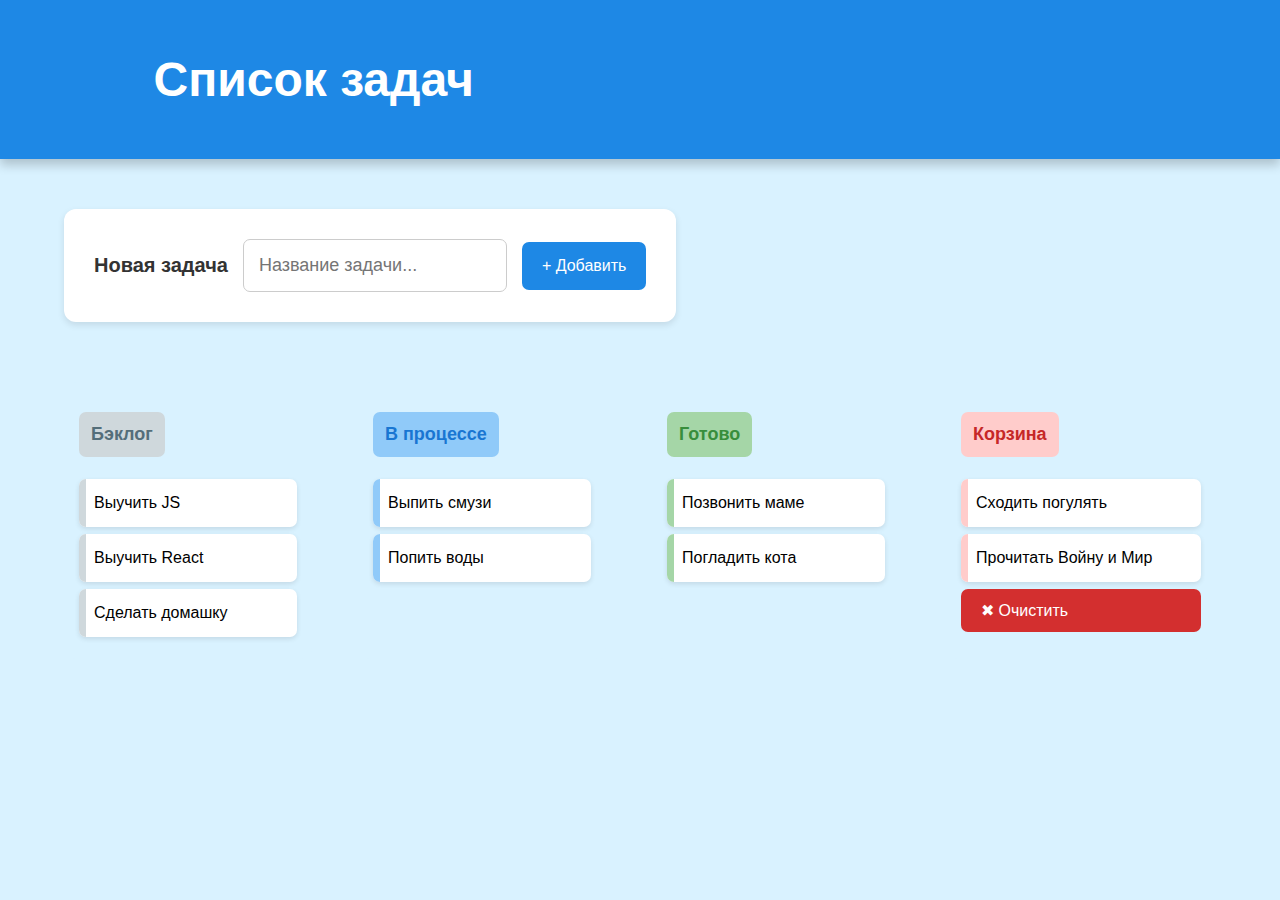
==== index.html @ 2c16bd6f "Update and rename site.html to index.html" ====
<!DOCTYPE html>
<html lang="ru">
<head>
    <meta charset="UTF-8">
    <meta name="viewport" content="width=device-width, initial-scale=1.0">
    <title>Селезнёва Дарья Алексеевна</title>
    <link rel="stylesheet" href="style.css">
</head>
<body>
    <header>
        <h1>Список задач</h1>
    </header>

    <div class="container">
        <div class="new-task">
            <div class="new-task-label">Новая задача</div>
            <div class="input-container">
                <input type="text" placeholder="Название задачи...">
                <button>+ Добавить</button>
            </div>
        </div>

        <div class="task-columns">
            <div class="column backlog">
                <h2>Бэклог</h2>
                <div class="task">Выучить JS</div>
                <div class="task">Выучить React</div>
                <div class="task">Сделать домашку</div>
            </div>

            <div class="column in-progress">
                <h2>В процессе</h2>
                <div class="task">Выпить смузи</div>
                <div class="task">Попить воды</div>
            </div>

            <div class="column done">
                <h2>Готово</h2>
                <div class="task">Позвонить маме</div>
                <div class="task">Погладить кота</div>
            </div>

            <div class="column trash">
                <h2>Корзина</h2>
                <div class="task">Сходить погулять</div>
                <div class="task">Прочитать Войну и Мир</div>
                <button class="clear-btn">✖ Очистить</button>
            </div>
        </div>
    </div>
</body>
</html>
---- style.css ----
body {
    font-family: sans-serif;
    background-color: #d9f2ff;
    margin: 0;
    display: flex;
    flex-direction: column;
    align-items: center;
    font-size: 18px; 
}

header {
    background: #1e88e5;
    color: white;
    padding: 20px 25px;
    text-align: left;
    font-size: 24px;
    font-weight: bold;
    width: 100%;
    box-sizing: border-box;
    box-shadow: 0 6px 10px rgba(0, 0, 0, 0.2);
    padding-left: 12%;
}

.container {
    width: 90%;
    max-width: 1200px;
    margin: 50px auto 30px;
    display: flex;
    flex-direction: column;
    align-items: flex-start;
}

.new-task {
    display: flex;
    flex-direction: row;
    gap: 15px;
    background: white;
    padding: 30px;
    border-radius: 12px;
    box-shadow: 0 3px 7px rgba(0, 0, 0, 0.1);
    width: auto;
    margin-bottom: 30px;
    align-items: center;
}

.new-task-label {
    font-size: 20px;
    font-weight: bold;
    color: #333;
    white-space: nowrap;
}

.input-container {
    display: flex;
    gap: 15px;
    align-items: center;
    width: 100%;
}

.new-task input {
    flex-grow: 1;
    padding: 15px;
    border: 1px solid #ccc;
    border-radius: 7px;
    font-size: 18px;
}

.new-task button {
    background: #1e88e5;
    color: white;
    border: none;
    padding: 15px 20px;
    border-radius: 7px;
    cursor: pointer;
    font-size: 16px;
    white-space: nowrap;
}

.task-columns {
    display: flex;
    margin-top: 30px;
    width: 100%;
    gap: 0;
}

.column {
    width: 22%;
    background: #d9f2ff;
    padding: 15px;
    border-radius: 12px;
    margin-right: 4%;
}

.column:last-child {
    margin-right: 0;
}

h2 {
    text-align: left;
    padding: 12px;
    border-radius: 7px;
    font-size: 18px;
    margin-bottom: 15px;
    color: white;
    display: inline-block;
    width: auto;
}

.backlog h2 {
    background: #cfd8dc;
    color: #546e7a;
}

.in-progress h2 {
    background: #90caf9;
    color: #1976d2;
}

.done h2 {
    background: #a5d6a7;
    color: #388e3c;
}

.trash h2 {
    background: #ffcccb;
    color: #c62828;
}

.task {
    display: flex;
    align-items: center;
    background: white;
    padding: 15px;
    margin: 7px 0;
    border-radius: 7px;
    box-shadow: 0 2px 5px rgba(0, 0, 0, 0.1);
    font-size: 16px;
    position: relative;
}

.task::before {
    content: '';
    position: absolute;
    left: 0;
    top: 0;
    bottom: 0;
    width: 7px;
    border-radius: 7px 0 0 7px;
}

.backlog .task::before {
    background: #cfd8dc;
}

.in-progress .task::before {
    background: #90caf9;
}

.done .task::before {
    background: #a5d6a7;
}

.trash .task::before {
    background: #ffcccb;
}

.clear-btn-container {
    display: flex;
    width: 100%;
    justify-content: left;
    margin-top: 40px;
}

.clear-btn {
    background: #d32f2f;
    color: white;
    font-size: 16px;
    border: none;
    padding: 12px 20px;
    border-radius: 7px;
    cursor: pointer;
    text-align: left;
    white-space: nowrap;
    display: inline-flex;
    justify-content: flex-start;
    width: 240px;
}


@media (max-width: 768px) {
    header {
        padding: 20px 25px;
        width: 100%;
        padding-left: 5%;
        font-size: 22px;
    }

    .container {
        align-items: center;
        width: 95%;
    }

    .task-columns {
        flex-direction: column;
        align-items: center;
    }

    .column {
        width: 95%;
        margin-bottom: 25px;
        margin-right: 0;
    }

    .new-task {
        width: 95%;
        flex-direction: column;
        padding: 25px;
    }

    .input-container {
        flex-direction: column;
        width: 100%;
    }

    .new-task button {
        width: 100%;
    }

    .new-task-label {
        width: 100%;
    }

    .new-task input {
        width: 100%;
    }
}
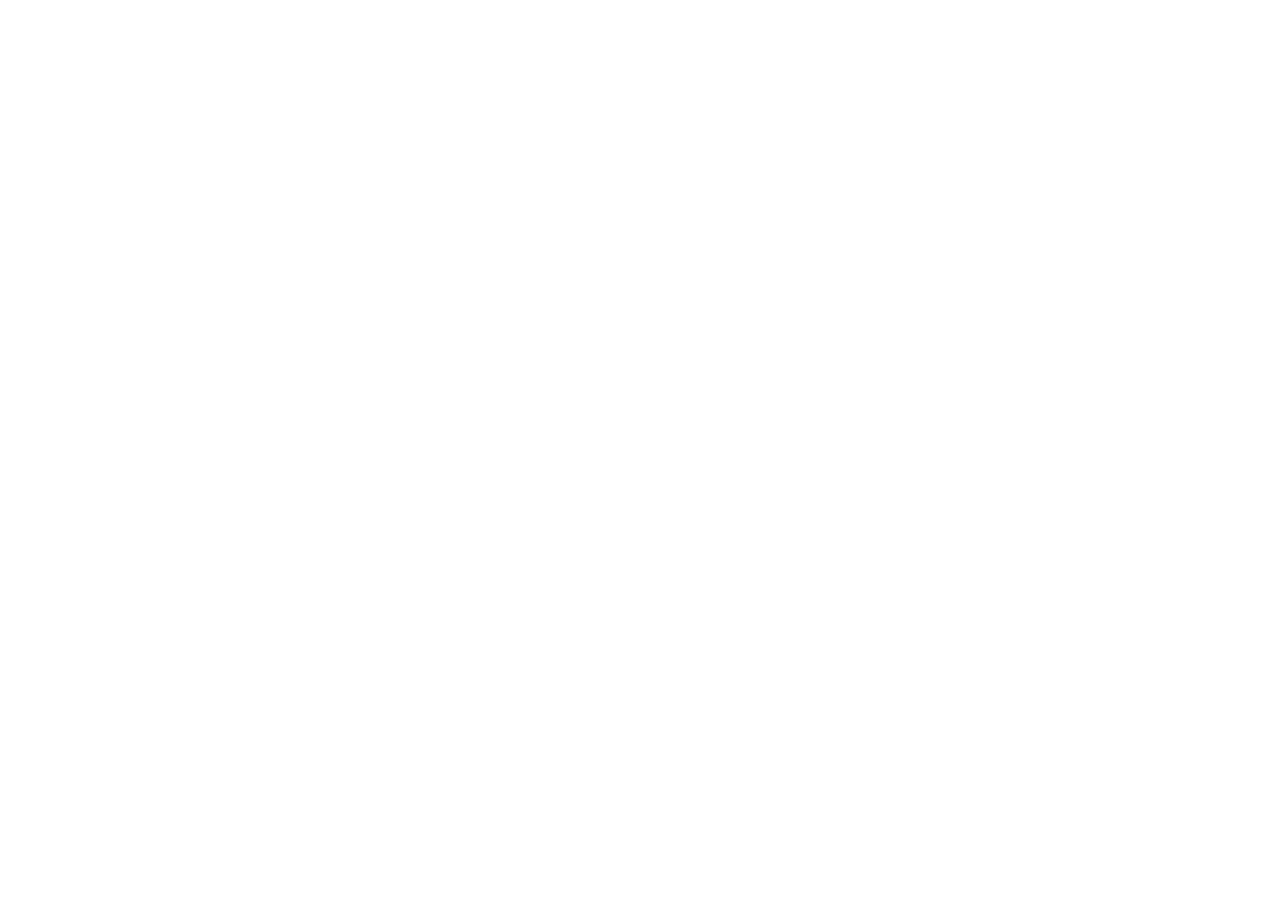
==== commit ed4966ab: "Create index.html" ====
--- a/index.html
+++ b/index.html
@@ -1,52 +1,30 @@
-<!DOCTYPE html>
-<html lang="ru">
-<head>
-    <meta charset="UTF-8">
-    <meta name="viewport" content="width=device-width, initial-scale=1.0">
-    <title>Селезнёва Дарья Алексеевна</title>
-    <link rel="stylesheet" href="style.css">
-</head>
-<body>
-    <header>
-        <h1>Список задач</h1>
-    </header>
-
-    <div class="container">
-        <div class="new-task">
-            <div class="new-task-label">Новая задача</div>
-            <div class="input-container">
-                <input type="text" placeholder="Название задачи...">
-                <button>+ Добавить</button>
-            </div>
-        </div>
-
-        <div class="task-columns">
-            <div class="column backlog">
-                <h2>Бэклог</h2>
-                <div class="task">Выучить JS</div>
-                <div class="task">Выучить React</div>
-                <div class="task">Сделать домашку</div>
-            </div>
-
-            <div class="column in-progress">
-                <h2>В процессе</h2>
-                <div class="task">Выпить смузи</div>
-                <div class="task">Попить воды</div>
-            </div>
-
-            <div class="column done">
-                <h2>Готово</h2>
-                <div class="task">Позвонить маме</div>
-                <div class="task">Погладить кота</div>
-            </div>
-
-            <div class="column trash">
-                <h2>Корзина</h2>
-                <div class="task">Сходить погулять</div>
-                <div class="task">Прочитать Войну и Мир</div>
-                <button class="clear-btn">✖ Очистить</button>
-            </div>
-        </div>
-    </div>
-</body>
-</html>
+<!DOCTYPE html>
+<html lang="ru">
+
+
+<head>
+  <meta charset="UTF-8">
+  <meta name="viewport" content="width=device-width, initial-scale=1.0">
+  <link rel="stylesheet" href="css/style.css">
+  <title>Список задач</title>
+</head>
+
+
+<body class="board-app">
+
+
+  <main class="board-app__main">
+    <div class="board-app__inner">
+      <section class="add-task">
+
+
+      </section>
+      <section class="taskboard">
+
+
+      </section>
+    </div>
+  </main>
+  <script src="src/main.js" type="module"></script>
+</body>
+</html>
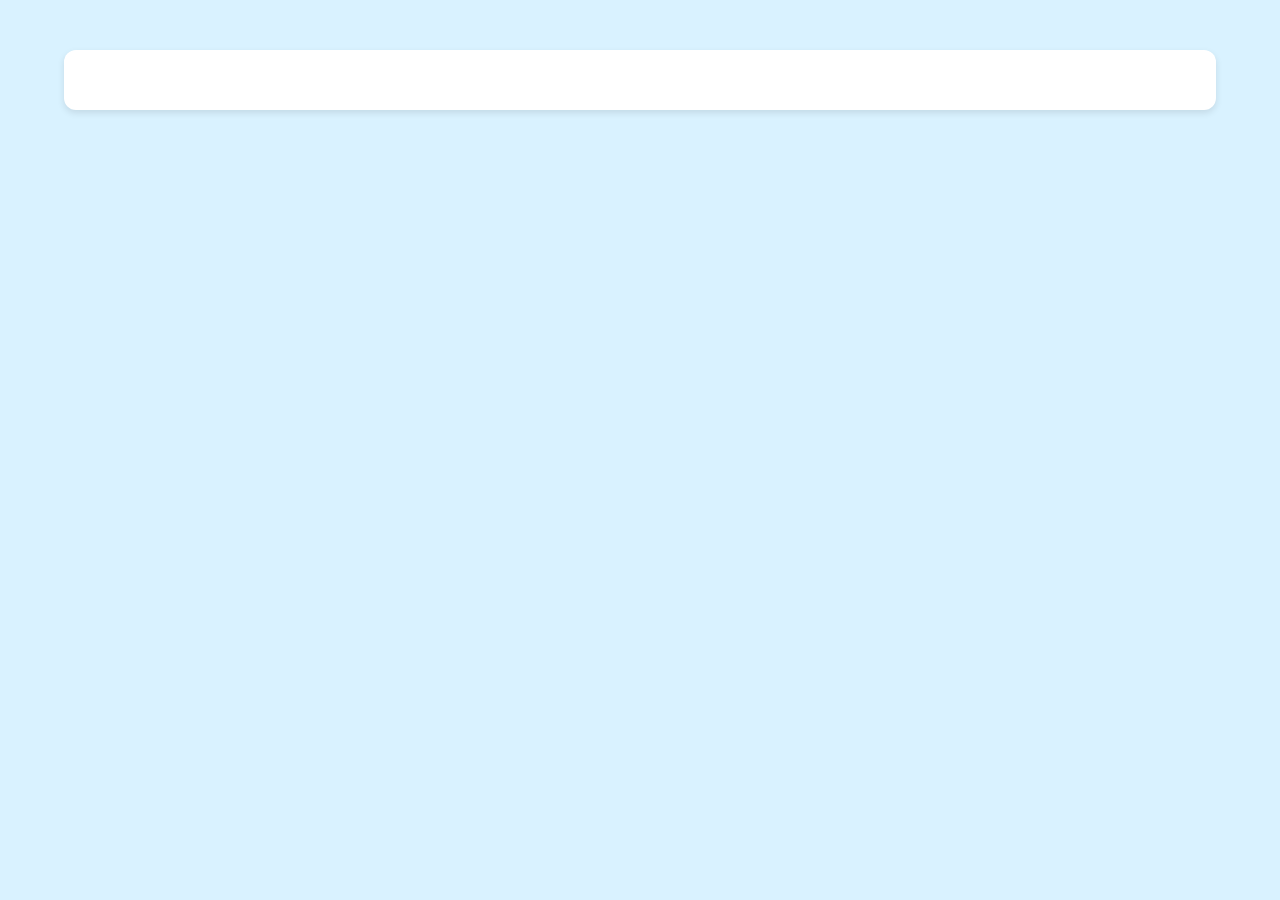
==== commit 2470c8dd: "aaa" ====
--- a/index.html
+++ b/index.html
@@ -27,4 +27,4 @@
   </main>
   <script src="src/main.js" type="module"></script>
 </body>
-</html>
+</html>--- a/css/style.css
+++ b/css/style.css
@@ -0,0 +1,203 @@
+body {
+    font-family: sans-serif;
+    background-color: #d9f2ff;
+    margin: 0;
+    font-size: 18px;
+}
+
+header {
+    background: #1e88e5;
+    font-family: sans-serif;
+    color: white;
+    padding-top: 20px;
+    padding-bottom: 20px;
+    text-align: left;
+    font-size: 24px;
+    font-weight: bold;
+    width: 100%;
+    box-sizing: border-box;
+    box-shadow: 0 6px 10px rgba(0, 0, 0, 0.2);
+}
+
+.board-app__inner {
+    width: 90%;
+    max-width: 1200px;
+    margin-left: auto;
+    margin-right: auto;
+}
+
+.board-app__main {
+     margin-top: 50px;
+     margin-bottom: 30px;
+}
+
+.add-task {
+    background: white;
+    padding: 30px;
+    border-radius: 12px;
+    box-shadow: 0 3px 7px rgba(0, 0, 0, 0.1);
+    margin-bottom: 30px;
+}
+
+.add-task__form {
+    display: flex;
+    gap: 15px;
+    align-items: flex-end;
+}
+
+.add-task__input-wrapper {
+    flex-grow: 1;
+    display: flex;
+    flex-direction: column;
+    gap: 5px;
+}
+
+.add-task__input-wrapper label {
+    font-size: 16px;
+}
+
+.add-task__input-wrapper input[type="text"] {
+    padding: 15px;
+    border: 1px solid #ccc;
+    border-radius: 7px;
+    font-size: 18px;
+    width: 100%;
+    box-sizing: border-box;
+}
+
+.add-task__button {
+    background: #1e88e5;
+    color: white;
+    border: none;
+    padding: 15px 20px;
+    border-radius: 7px;
+    cursor: pointer;
+    font-size: 16px;
+    white-space: nowrap;
+    display: inline-flex;
+    align-items: center;
+    gap: 5px;
+    height: 54px;
+    box-sizing: border-box;
+}
+
+
+.task-columns {
+    display: flex;
+    width: 100%;
+    gap: 4%;
+}
+
+.column {
+    flex-basis: 22%;
+    flex-grow: 1;
+    background: #d9f2ff;
+    padding: 15px;
+    border-radius: 12px;
+    position: relative;
+    padding-bottom: 60px;
+    box-sizing: border-box;
+}
+
+h2 {
+    text-align: left;
+    padding: 12px;
+    border-radius: 7px;
+    font-size: 18px;
+    margin-top: 0;
+    margin-bottom: 15px;
+    color: white;
+    display: inline-block;
+    width: auto;
+}
+
+.backlog h2 { background: #cfd8dc; color: #546e7a; }
+.in-progress h2 { background: #90caf9; color: #1976d2; }
+.done h2 { background: #a5d6a7; color: #388e3c; }
+.trash h2 { background: #ffcccb; color: #c62828; }
+
+.task {
+    display: flex;
+    align-items: center;
+    background: white;
+    padding: 15px;
+    margin-bottom: 7px;
+    border-radius: 7px;
+    box-shadow: 0 2px 5px rgba(0, 0, 0, 0.1);
+    font-size: 16px;
+    position: relative;
+}
+
+.task::before {
+    content: '';
+    position: absolute;
+    left: 0;
+    top: 0;
+    bottom: 0;
+    width: 7px;
+    border-radius: 7px 0 0 7px;
+}
+
+.backlog .task::before { background: #cfd8dc; }
+.in-progress .task::before { background: #90caf9; }
+.done .task::before { background: #a5d6a7; }
+.trash .task::before { background: #ffcccb; }
+
+.clear-btn {
+    background: #d32f2f;
+    position: absolute;
+    bottom: 15px;
+    left: 15px;
+    right: 15px;
+    box-sizing: border-box;
+    color: white;
+    font-size: 16px;
+    border: none;
+    padding: 12px 20px;
+    border-radius: 7px;
+    cursor: pointer;
+    display: flex;
+    align-items: center;
+    justify-content: center;
+}
+
+@media (max-width: 768px) {
+    header {
+        padding-top: 15px;
+        padding-bottom: 15px;
+        font-size: 22px;
+    }
+
+    .board-app__inner {
+        width: 95%;
+    }
+
+    .board-app__main {
+        margin-top: 30px;
+    }
+
+    .add-task {
+        padding: 20px;
+     }
+    .add-task__form {
+        flex-direction: column;
+        align-items: stretch;
+    }
+     .add-task__button {
+        height: auto;
+        justify-content: center;
+     }
+
+    .task-columns {
+        flex-direction: column;
+        align-items: stretch;
+        gap: 25px;
+    }
+
+    .column {
+        width: 100%;
+        margin-right: 0;
+        flex-basis: auto;
+        padding-bottom: 70px;
+    }
+}